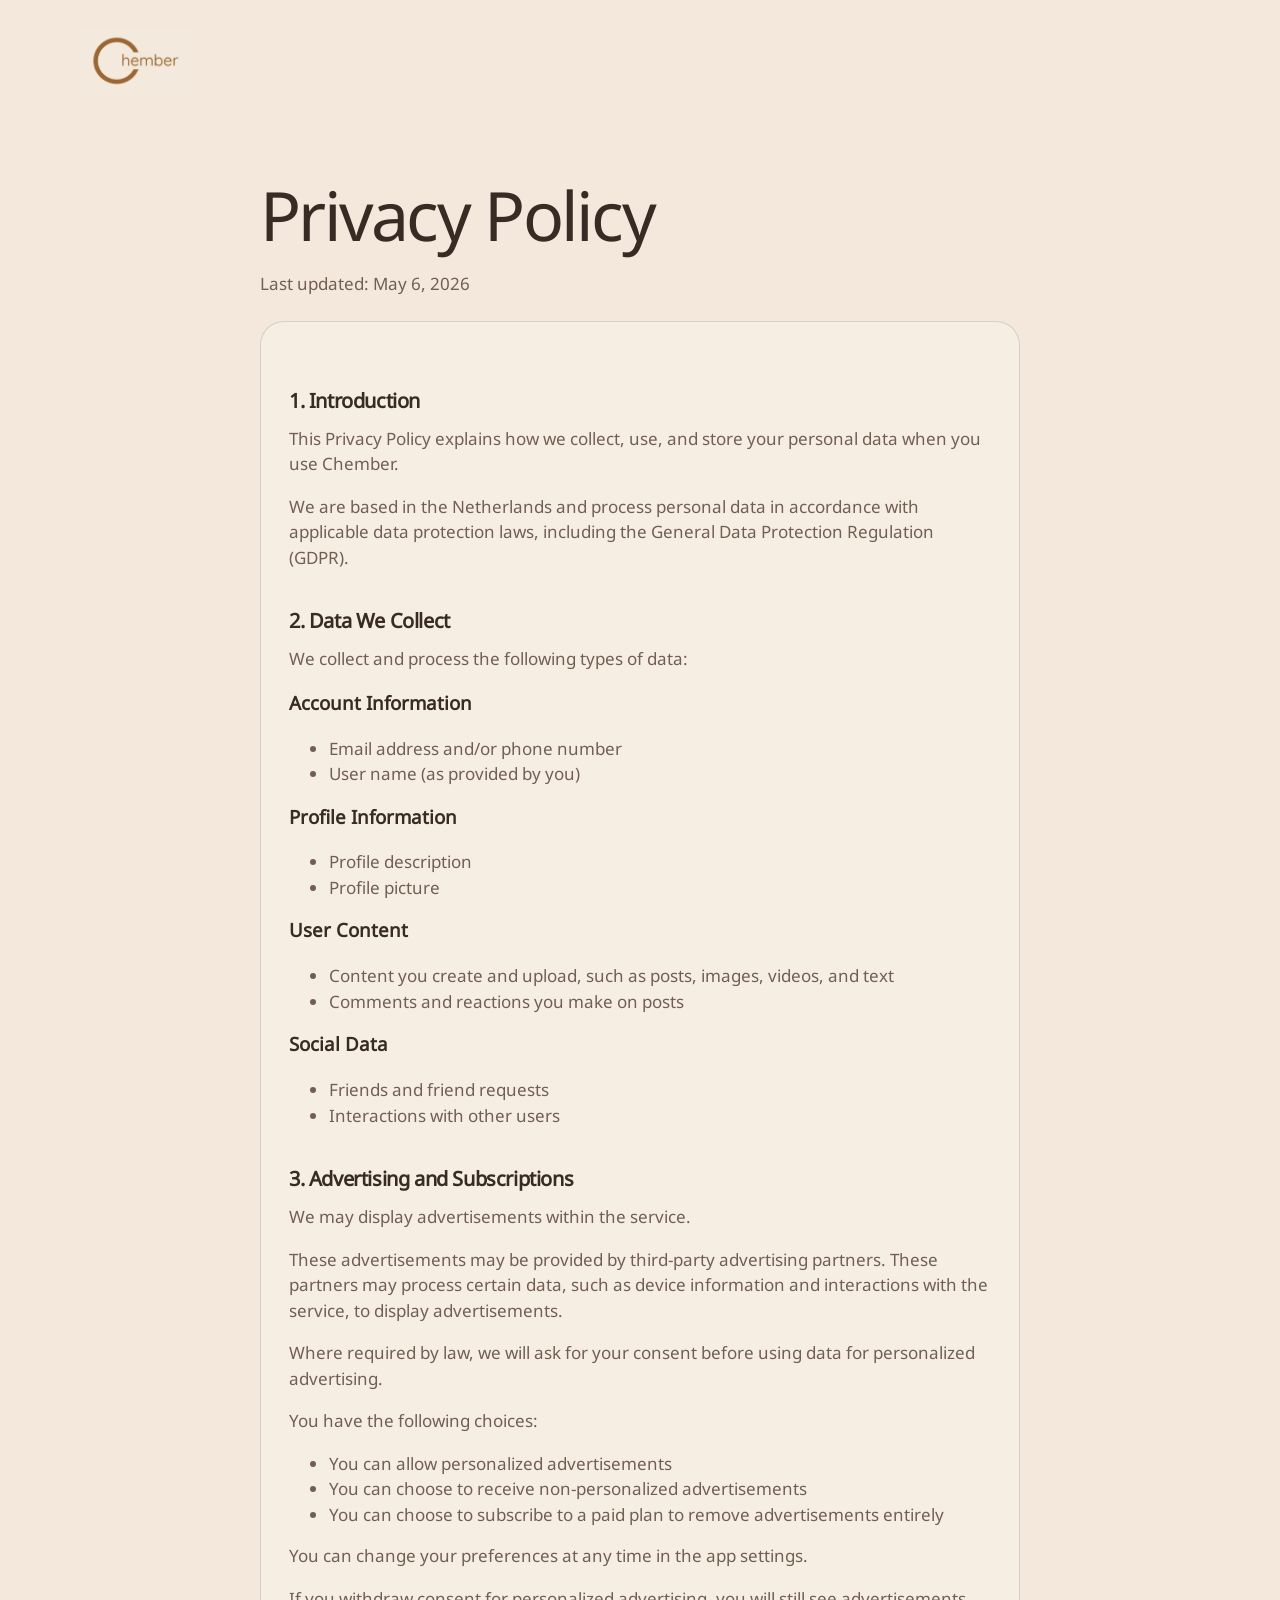
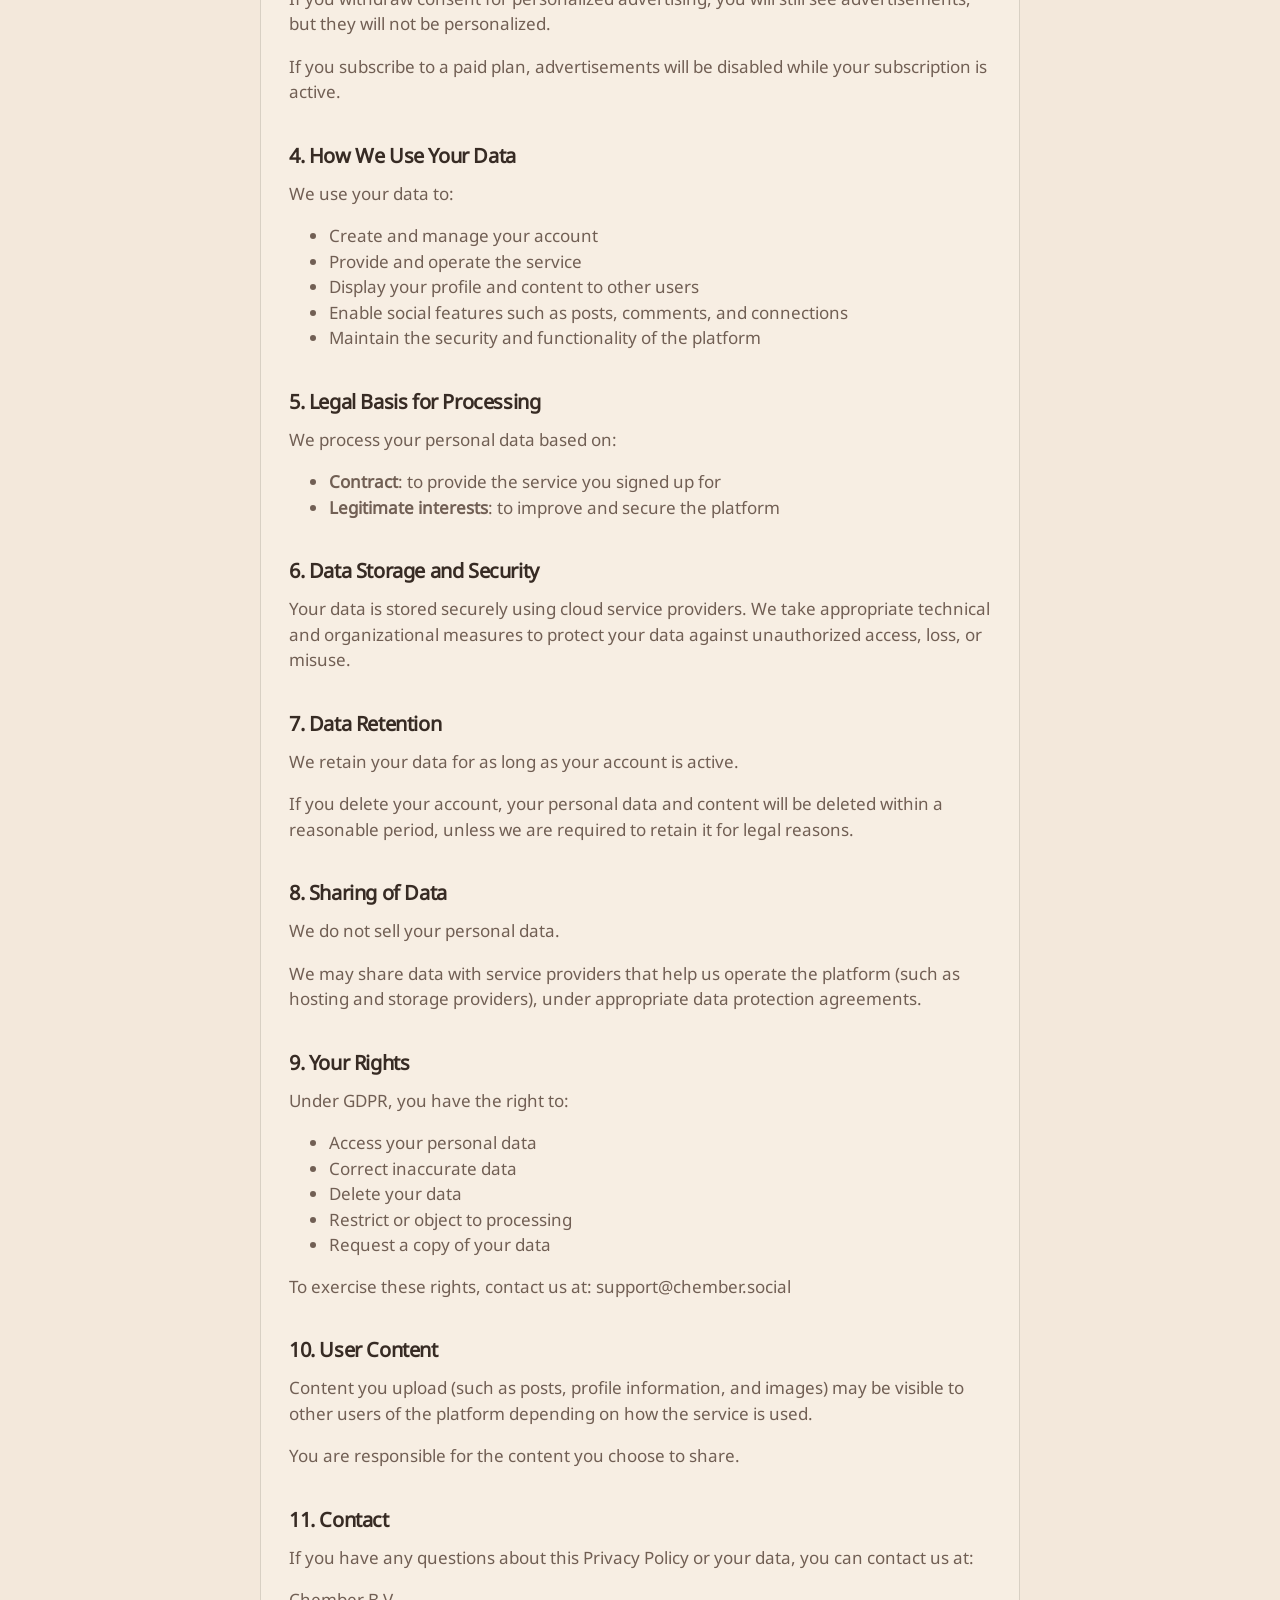
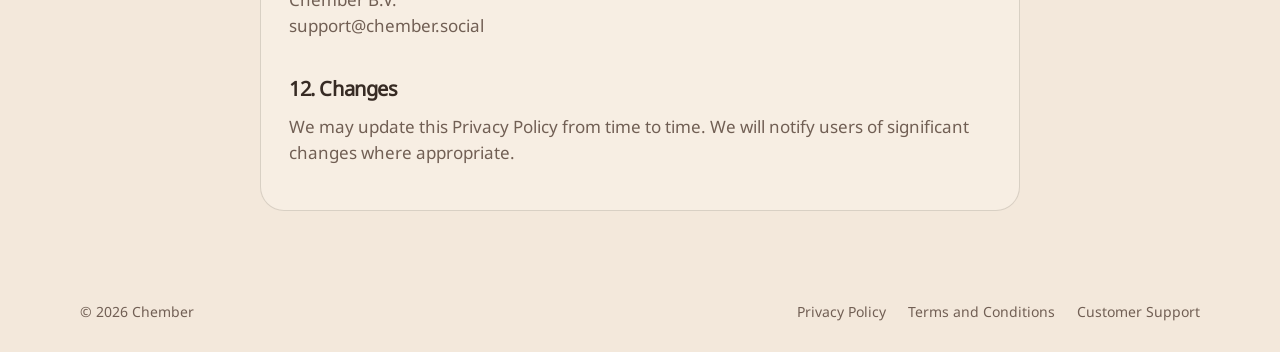
==== privacy.html @ 0ec9e427 "Landing page" ====
<!doctype html>
<html lang="en">
<head>
  <meta charset="utf-8" />
  <meta name="viewport" content="width=device-width, initial-scale=1" />
  <title>Privacy Policy — Chember</title>
  <link rel="stylesheet" href="styles.css" />
</head>
<body>
  <header class="site-header">
    <a class="brand" href="index.html"><img src="assets/logo.png" alt="Chember" class="brand-logo" /></a>
  </header>

  <main class="page">
    <h1>Privacy Policy</h1>
    <p>Last updated: May 6, 2026</p>

    <div class="page-card">
      <h2 id="-1-introduction-"><strong>1. Introduction</strong></h2>
<p>This Privacy Policy explains how we collect, use, and store your personal data when you use Chember.</p>
<p>We are based in the Netherlands and process personal data in accordance with applicable data protection laws, including the General Data Protection Regulation (GDPR).</p>
<h2 id="-2-data-we-collect-"><strong>2. Data We Collect</strong></h2>
<p>We collect and process the following types of data:</p>
<h3 id="-account-information-"><strong>Account Information</strong></h3>
<ul>
<li>Email address and/or phone number  </li>
<li>User name (as provided by you)</li>
</ul>
<h3 id="-profile-information-"><strong>Profile Information</strong></h3>
<ul>
<li>Profile description  </li>
<li>Profile picture</li>
</ul>
<h3 id="-user-content-"><strong>User Content</strong></h3>
<ul>
<li>Content you create and upload, such as posts, images, videos, and text  </li>
<li>Comments and reactions you make on posts</li>
</ul>
<h3 id="-social-data-"><strong>Social Data</strong></h3>
<ul>
<li>Friends and friend requests  </li>
<li>Interactions with other users</li>
</ul>
<h2 id="-3-advertising-and-subscriptions-"><strong>3. Advertising and Subscriptions</strong></h2>
<p>We may display advertisements within the service.</p>
<p>These advertisements may be provided by third-party advertising partners. These partners may process certain data, such as device information and interactions with the service, to display advertisements.</p>
<p>Where required by law, we will ask for your consent before using data for personalized advertising.</p>
<p>You have the following choices:</p>
<ul>
<li>You can allow personalized advertisements  </li>
<li>You can choose to receive non-personalized advertisements  </li>
<li>You can choose to subscribe to a paid plan to remove advertisements entirely</li>
</ul>
<p>You can change your preferences at any time in the app settings.</p>
<p>If you withdraw consent for personalized advertising, you will still see advertisements, but they will not be personalized.</p>
<p>If you subscribe to a paid plan, advertisements will be disabled while your subscription is active.</p>
<h2 id="-4-how-we-use-your-data-"><strong>4. How We Use Your Data</strong></h2>
<p>We use your data to:</p>
<ul>
<li>Create and manage your account  </li>
<li>Provide and operate the service  </li>
<li>Display your profile and content to other users  </li>
<li>Enable social features such as posts, comments, and connections  </li>
<li>Maintain the security and functionality of the platform</li>
</ul>
<h2 id="-5-legal-basis-for-processing-"><strong>5. Legal Basis for Processing</strong></h2>
<p>We process your personal data based on:</p>
<ul>
<li><strong>Contract</strong>: to provide the service you signed up for  </li>
<li><strong>Legitimate interests</strong>: to improve and secure the platform</li>
</ul>
<h2 id="-6-data-storage-and-security-"><strong>6. Data Storage and Security</strong></h2>
<p>Your data is stored securely using cloud service providers. We take appropriate technical and organizational measures to protect your data against unauthorized access, loss, or misuse.</p>
<h2 id="-7-data-retention-"><strong>7. Data Retention</strong></h2>
<p>We retain your data for as long as your account is active.</p>
<p>If you delete your account, your personal data and content will be deleted within a reasonable period, unless we are required to retain it for legal reasons.</p>
<h2 id="-8-sharing-of-data-"><strong>8. Sharing of Data</strong></h2>
<p>We do not sell your personal data.</p>
<p>We may share data with service providers that help us operate the platform (such as hosting and storage providers), under appropriate data protection agreements.</p>
<h2 id="-9-your-rights-"><strong>9. Your Rights</strong></h2>
<p>Under GDPR, you have the right to:</p>
<ul>
<li>Access your personal data  </li>
<li>Correct inaccurate data  </li>
<li>Delete your data  </li>
<li>Restrict or object to processing  </li>
<li>Request a copy of your data</li>
</ul>
<p>To exercise these rights, contact us at: support@chember.social</p>
<h2 id="-10-user-content-"><strong>10. User Content</strong></h2>
<p>Content you upload (such as posts, profile information, and images) may be visible to other users of the platform depending on how the service is used.</p>
<p>You are responsible for the content you choose to share.</p>
<h2 id="-11-contact-"><strong>11. Contact</strong></h2>
<p>If you have any questions about this Privacy Policy or your data, you can contact us at:</p>
<p>Chember B.V.<br>support@chember.social</p>
<h2 id="-12-changes-"><strong>12. Changes</strong></h2>
<p>We may update this Privacy Policy from time to time. We will notify users of significant changes where appropriate.</p>
    </div>
  </main>
  <footer class="site-footer">
    <p>© 2026 Chember</p>
    <div class="footer-links">
      <a href="privacy.html">Privacy Policy</a>
      <a href="terms.html">Terms and Conditions</a>
      <a href="support.html">Customer Support</a>
    </div>
  </footer>
</body>
</html>
---- styles.css ----
:root {
  --background: #f3e8db;
  --text: #372b24;
  --muted: #715f54;
  --line: rgba(55, 43, 36, 0.16);
  --button: #372b24;
  --button-text: #fff8f0;
  --card: rgba(255, 248, 240, 0.36);
}

@font-face {
  font-family: "Noto Sans";
  src: url("fonts/NotoSans-Regular.ttf") format("truetype");
  font-weight: 400;
  font-style: normal;
  font-display: swap;
}

* {
  box-sizing: border-box;
}

html {
  min-height: 100%;
  background: var(--background);
}

body {
  min-height: 100%;
  margin: 0;
  background: var(--background);
  color: var(--text);
  font-family: "Noto Sans", sans-serif;
  font-weight: 400;
  line-height: 1.5;
}

h1,
h2,
h3,
p {
  margin-top: 0;
}

h1,
h2,
h3,
a,
button,
input,
textarea {
  font-family: inherit;
}

a {
  color: inherit;
  text-decoration: none;
}

a:hover {
  opacity: 0.72;
}

.site-header,
.site-footer {
  width: min(1120px, calc(100% - 40px));
  margin: 0 auto;
  display: flex;
  align-items: center;
  justify-content: space-between;
  gap: 24px;
}

.site-header {
  padding-top: 28px;
}

.brand,
.app-store-button,
.support-button {
  display: inline-flex;
}

.brand-logo {
  width: 112px;
  height: auto;
  display: block;
}

.nav,
.footer-links {
  display: flex;
  align-items: center;
  gap: 22px;
  color: var(--muted);
  font-size: 14px;
}

.hero {
  width: min(920px, calc(100% - 40px));
  min-height: calc(100vh - 190px);
  margin: 0 auto;
  display: grid;
  place-items: center;
  padding: 80px 0 72px;
  text-align: center;
}

.hero-inner {
  width: min(660px, 100%);
}

.hero-logo {
  width: min(210px, 54vw);
  height: auto;
  display: block;
  margin: 0 auto 34px;
}

.intro {
  max-width: 570px;
  margin: 26px auto 0;
  color: var(--muted);
  font-size: clamp(18px, 2.2vw, 22px);
}

.app-store-button {
  width: fit-content;
  margin: 34px auto 0;
  padding: 11px 22px 12px;
  border-radius: 16px;
  background: var(--button);
  color: var(--button-text);
  flex-direction: column;
  align-items: flex-start;
  justify-content: center;
  line-height: 1;
  box-shadow: 0 10px 24px rgba(55, 43, 36, 0.12);
  transition: transform 160ms ease, opacity 160ms ease;
}

.app-store-button:hover {
  opacity: 1;
  transform: translateY(-1px);
}

.app-store-button .small {
  margin-bottom: 4px;
  font-size: 11px;
  letter-spacing: 0.02em;
}

.app-store-button .large {
  font-size: 22px;
  letter-spacing: -0.02em;
}

.site-footer {
  padding-bottom: 30px;
  color: var(--muted);
  font-size: 14px;
}

.site-footer p {
  margin: 0;
}

.page {
  width: min(760px, calc(100% - 40px));
  margin: 0 auto;
  padding: 86px 0 90px;
}

.page h1 {
  margin-bottom: 22px;
  font-size: clamp(40px, 7vw, 68px);
  line-height: 1;
  letter-spacing: -0.04em;
  font-weight: 400;
}

.page h2 {
  margin: 36px 0 10px;
  font-size: 20px;
  letter-spacing: -0.02em;
  font-weight: 400;
}

.page p,
.page li {
  color: var(--muted);
  font-size: 17px;
}

.page a {
  text-decoration: underline;
  text-underline-offset: 3px;
}

.page-card {
  margin-top: 24px;
  padding: 28px;
  border: 1px solid var(--line);
  border-radius: 24px;
  background: var(--card);
}

.support-button {
  margin-top: 10px;
  padding: 13px 18px;
  border-radius: 999px;
  background: var(--button);
  color: var(--button-text);
  text-decoration: none !important;
}

@media (max-width: 720px) {
  .site-header,
  .site-footer,
  .hero,
  .page {
    width: calc(100% - 28px);
  }

  .site-header {
    align-items: flex-start;
  }

  .brand-logo {
    width: 96px;
  }

  .nav,
  .footer-links {
    gap: 14px;
    flex-wrap: wrap;
    font-size: 13px;
  }

  .nav {
    justify-content: flex-end;
  }

  .hero {
    min-height: auto;
    padding: 76px 0 64px;
  }

  .hero-logo {
    width: min(170px, 50vw);
    margin-bottom: 30px;
  }

  .site-footer {
    align-items: flex-start;
    flex-direction: column;
  }
}
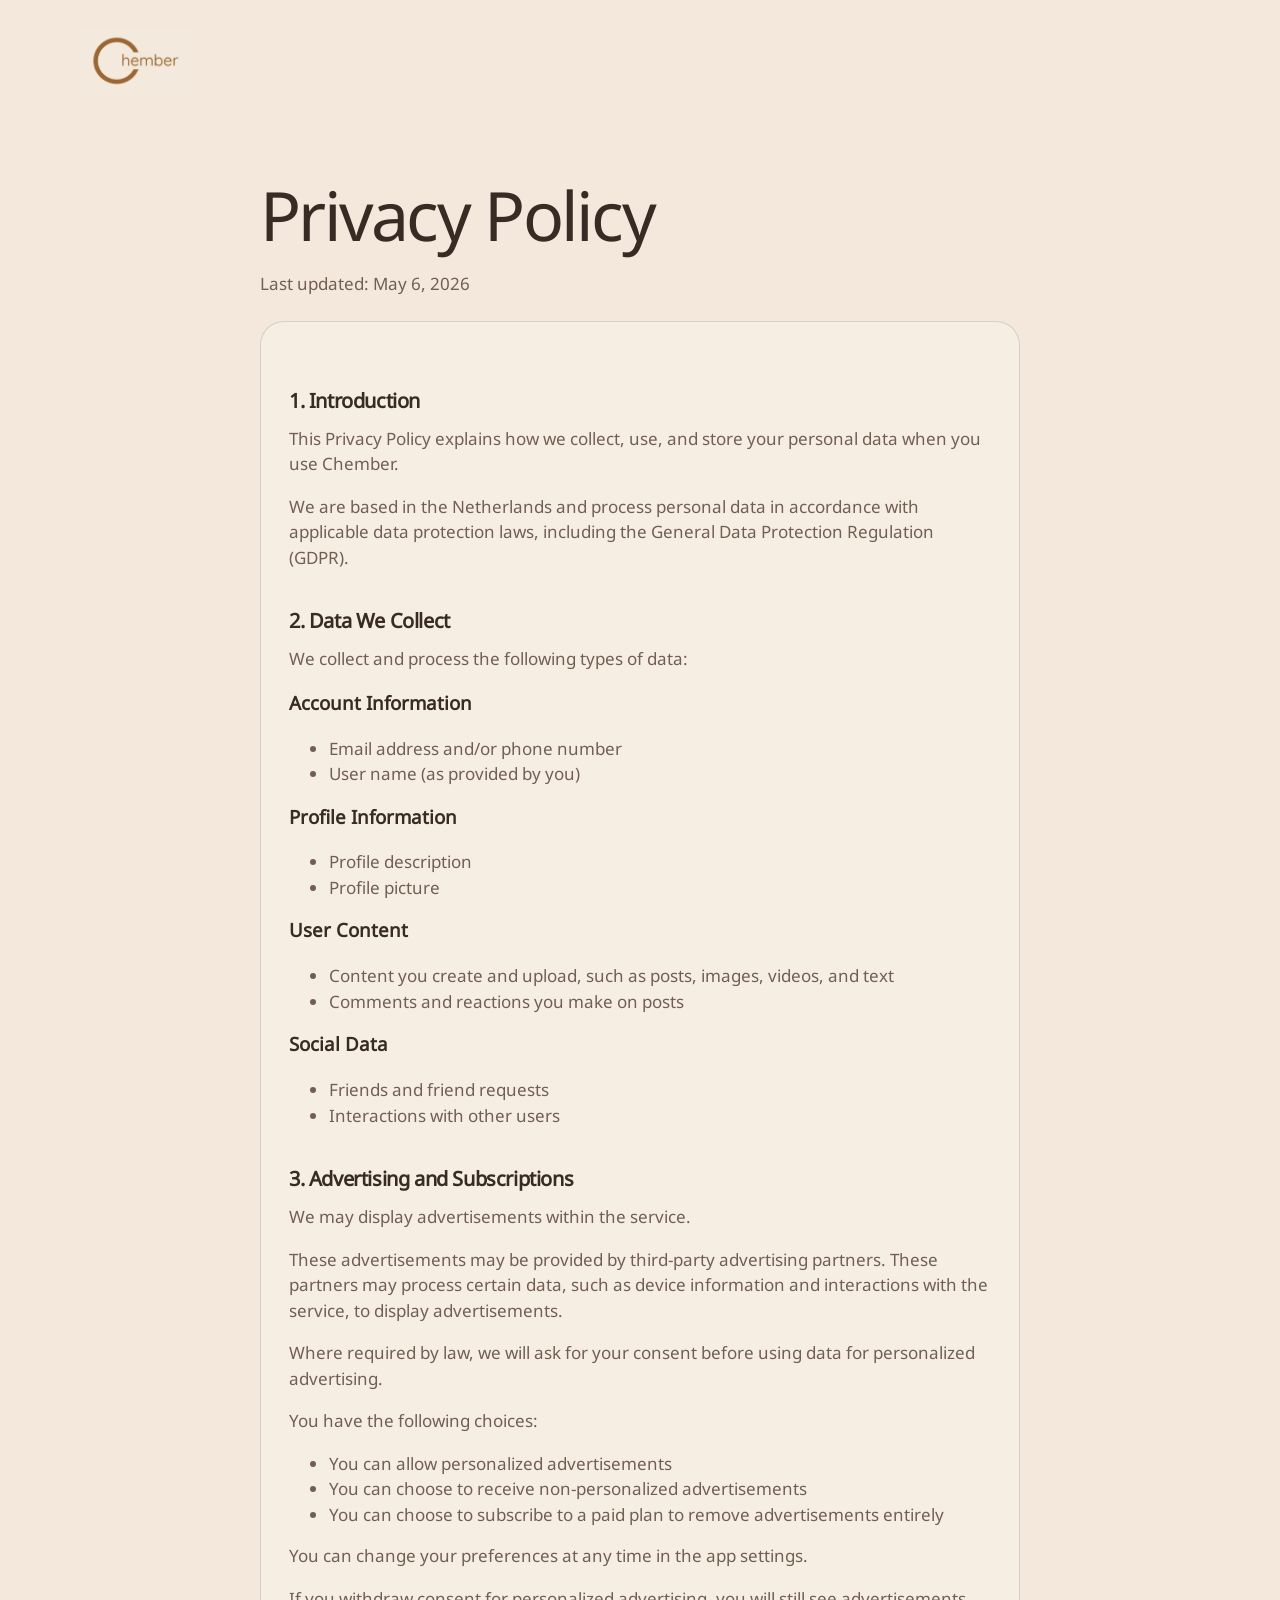
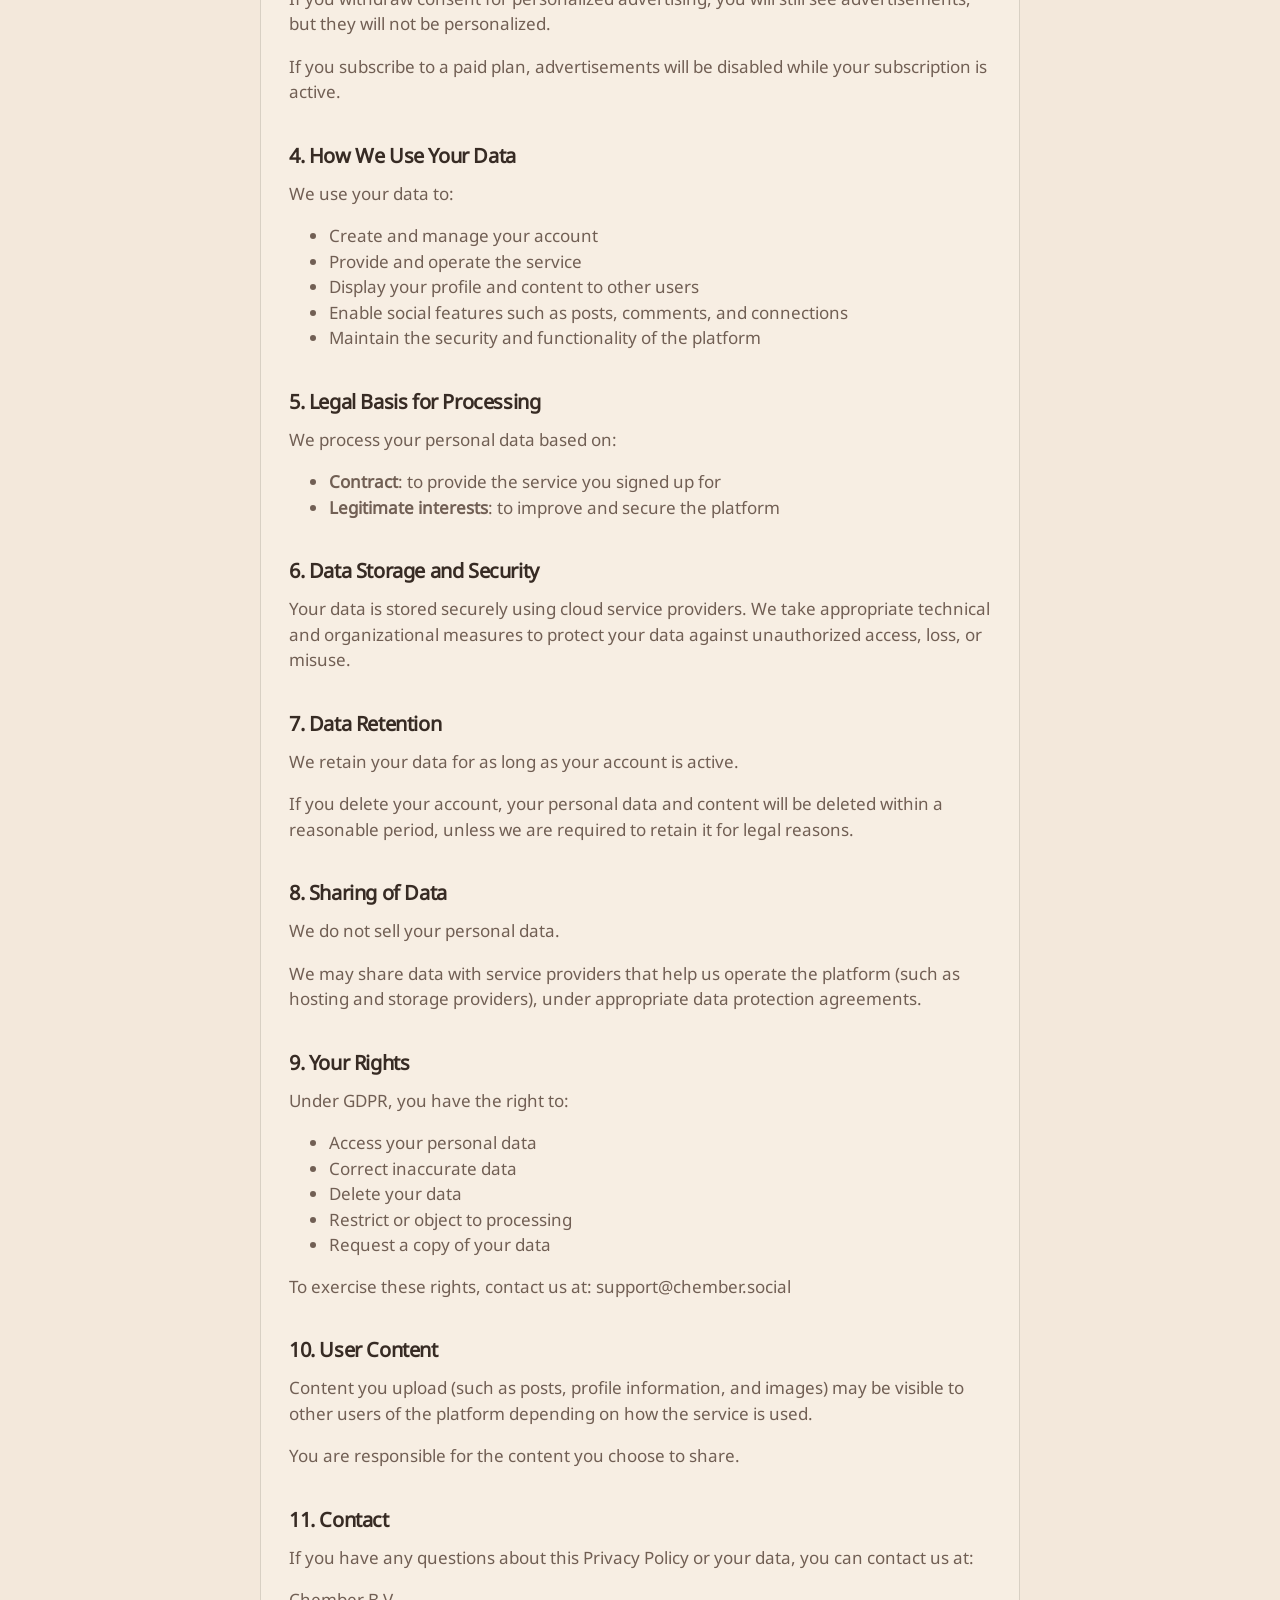
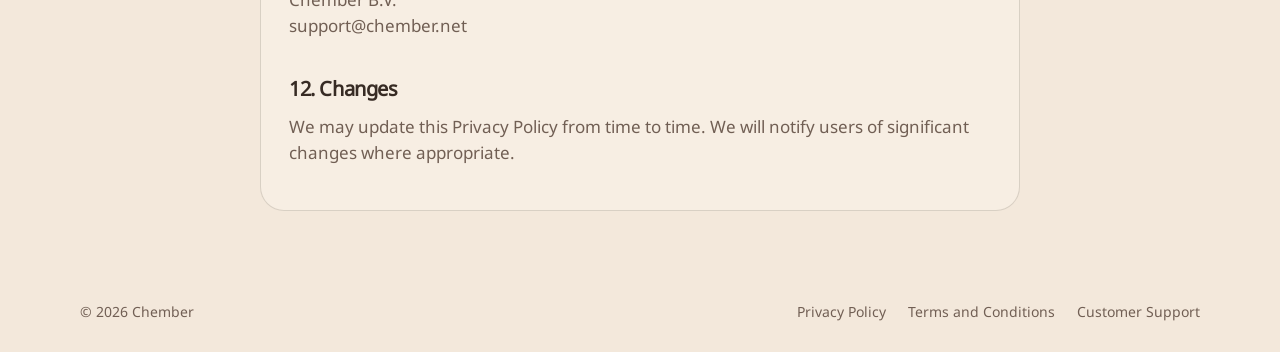
==== commit 9047c0f0: "Update privacy.html fix email address" ====
--- a/privacy.html
+++ b/privacy.html
@@ -92,7 +92,7 @@
 <p>You are responsible for the content you choose to share.</p>
 <h2 id="-11-contact-"><strong>11. Contact</strong></h2>
 <p>If you have any questions about this Privacy Policy or your data, you can contact us at:</p>
-<p>Chember B.V.<br>support@chember.social</p>
+<p>Chember B.V.<br>support@chember.net</p>
 <h2 id="-12-changes-"><strong>12. Changes</strong></h2>
 <p>We may update this Privacy Policy from time to time. We will notify users of significant changes where appropriate.</p>
     </div>
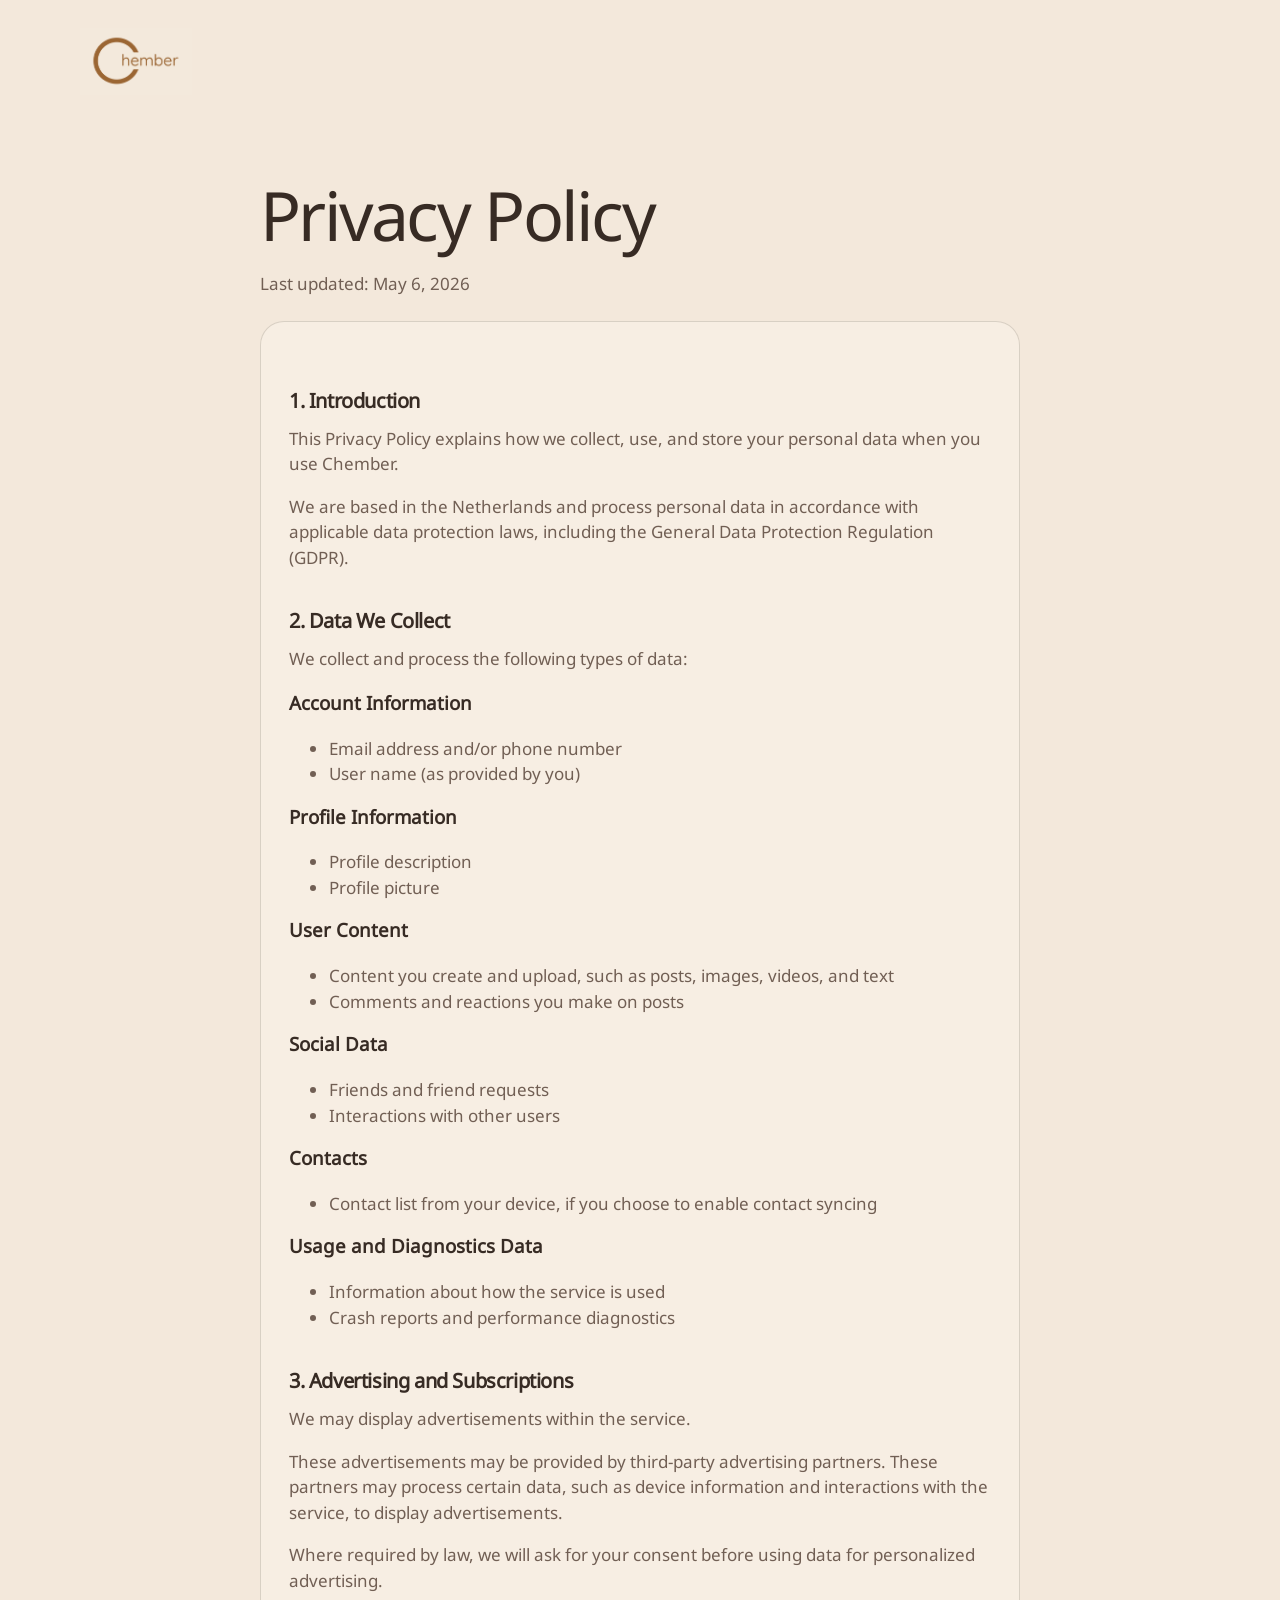
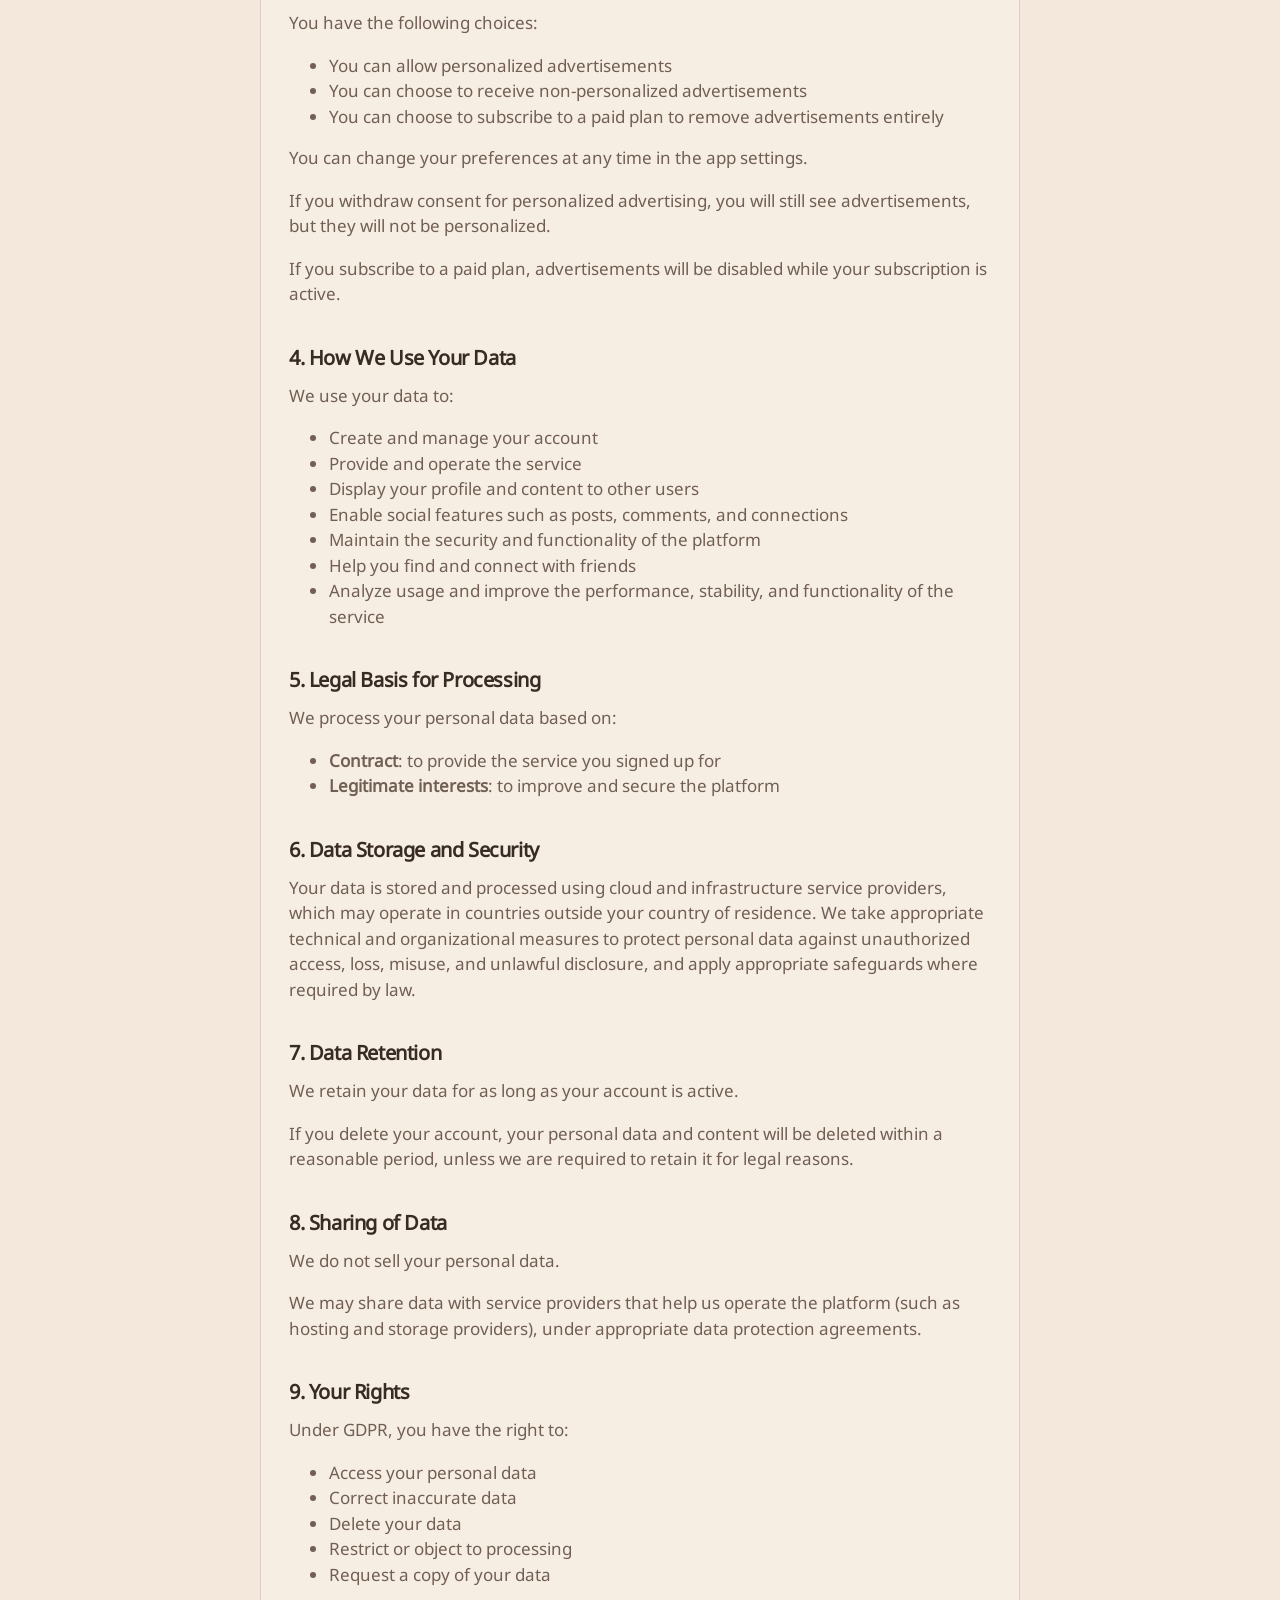
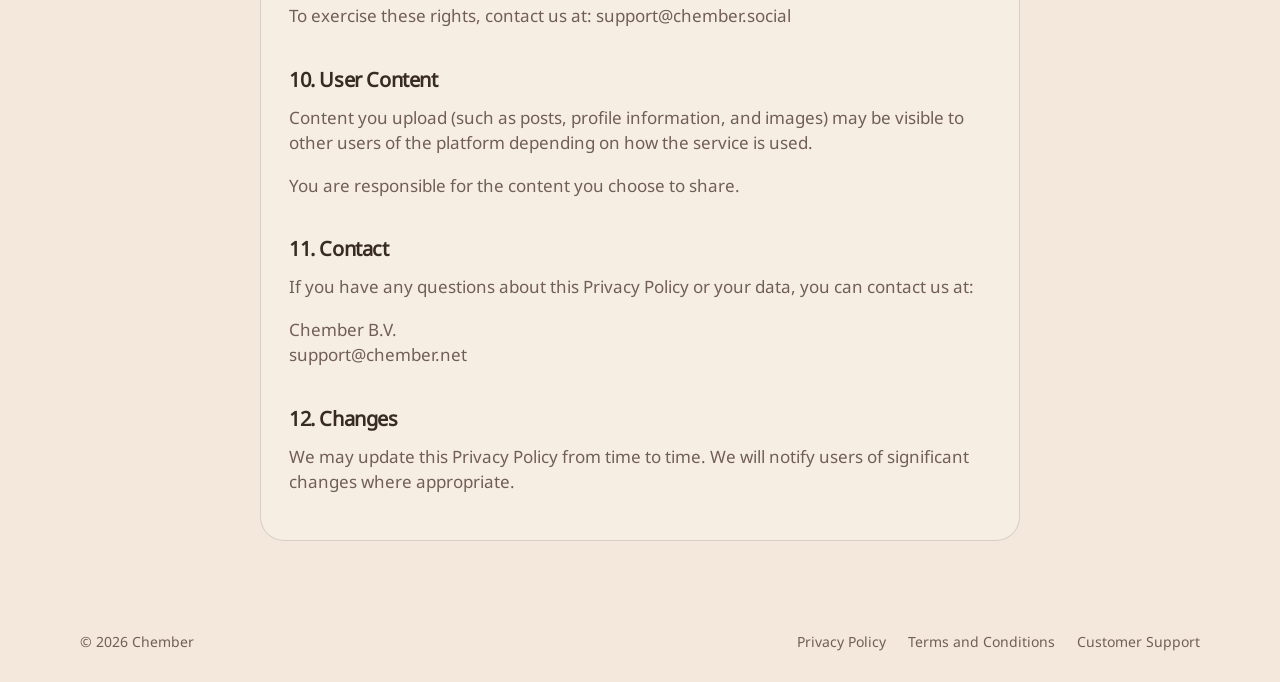
==== commit 22f59c19: "Update privacy.html" ====
--- a/privacy.html
+++ b/privacy.html
@@ -41,6 +41,15 @@
 <li>Friends and friend requests  </li>
 <li>Interactions with other users</li>
 </ul>
+<h3 id="-contacts-"><strong>Contacts</strong></h3>
+<ul>
+<li>Contact list from your device, if you choose to enable contact syncing</li>
+</ul>
+<h3 id="-usage-and-diagnostics-data-"><strong>Usage and Diagnostics Data</strong></h3>
+<ul>
+<li>Information about how the service is used</li>
+<li>Crash reports and performance diagnostics</li>
+</ul>
 <h2 id="-3-advertising-and-subscriptions-"><strong>3. Advertising and Subscriptions</strong></h2>
 <p>We may display advertisements within the service.</p>
 <p>These advertisements may be provided by third-party advertising partners. These partners may process certain data, such as device information and interactions with the service, to display advertisements.</p>
@@ -62,6 +71,8 @@
 <li>Display your profile and content to other users  </li>
 <li>Enable social features such as posts, comments, and connections  </li>
 <li>Maintain the security and functionality of the platform</li>
+<li>Help you find and connect with friends</li>
+<li>Analyze usage and improve the performance, stability, and functionality of the service</li>
 </ul>
 <h2 id="-5-legal-basis-for-processing-"><strong>5. Legal Basis for Processing</strong></h2>
 <p>We process your personal data based on:</p>
@@ -70,7 +81,7 @@
 <li><strong>Legitimate interests</strong>: to improve and secure the platform</li>
 </ul>
 <h2 id="-6-data-storage-and-security-"><strong>6. Data Storage and Security</strong></h2>
-<p>Your data is stored securely using cloud service providers. We take appropriate technical and organizational measures to protect your data against unauthorized access, loss, or misuse.</p>
+<p>Your data is stored and processed using cloud and infrastructure service providers, which may operate in countries outside your country of residence. We take appropriate technical and organizational measures to protect personal data against unauthorized access, loss, misuse, and unlawful disclosure, and apply appropriate safeguards where required by law.</p>
 <h2 id="-7-data-retention-"><strong>7. Data Retention</strong></h2>
 <p>We retain your data for as long as your account is active.</p>
 <p>If you delete your account, your personal data and content will be deleted within a reasonable period, unless we are required to retain it for legal reasons.</p>
